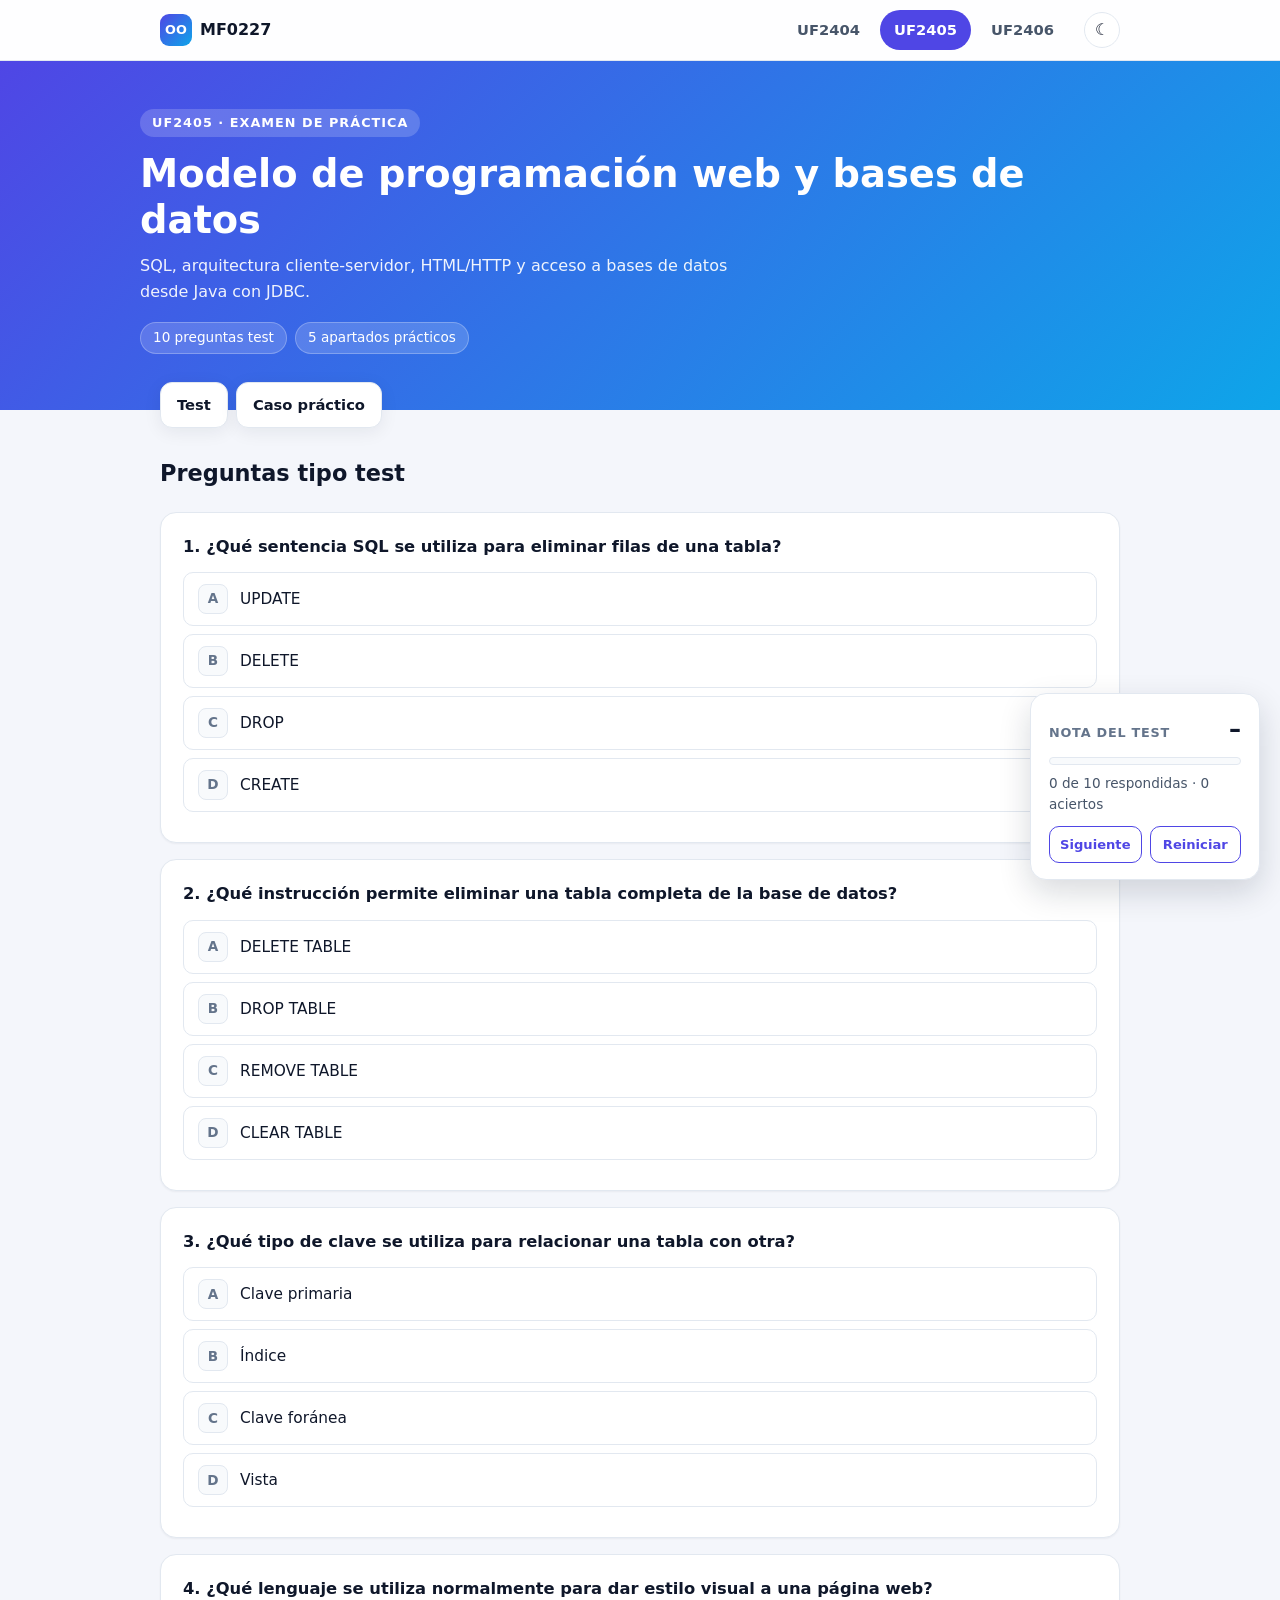
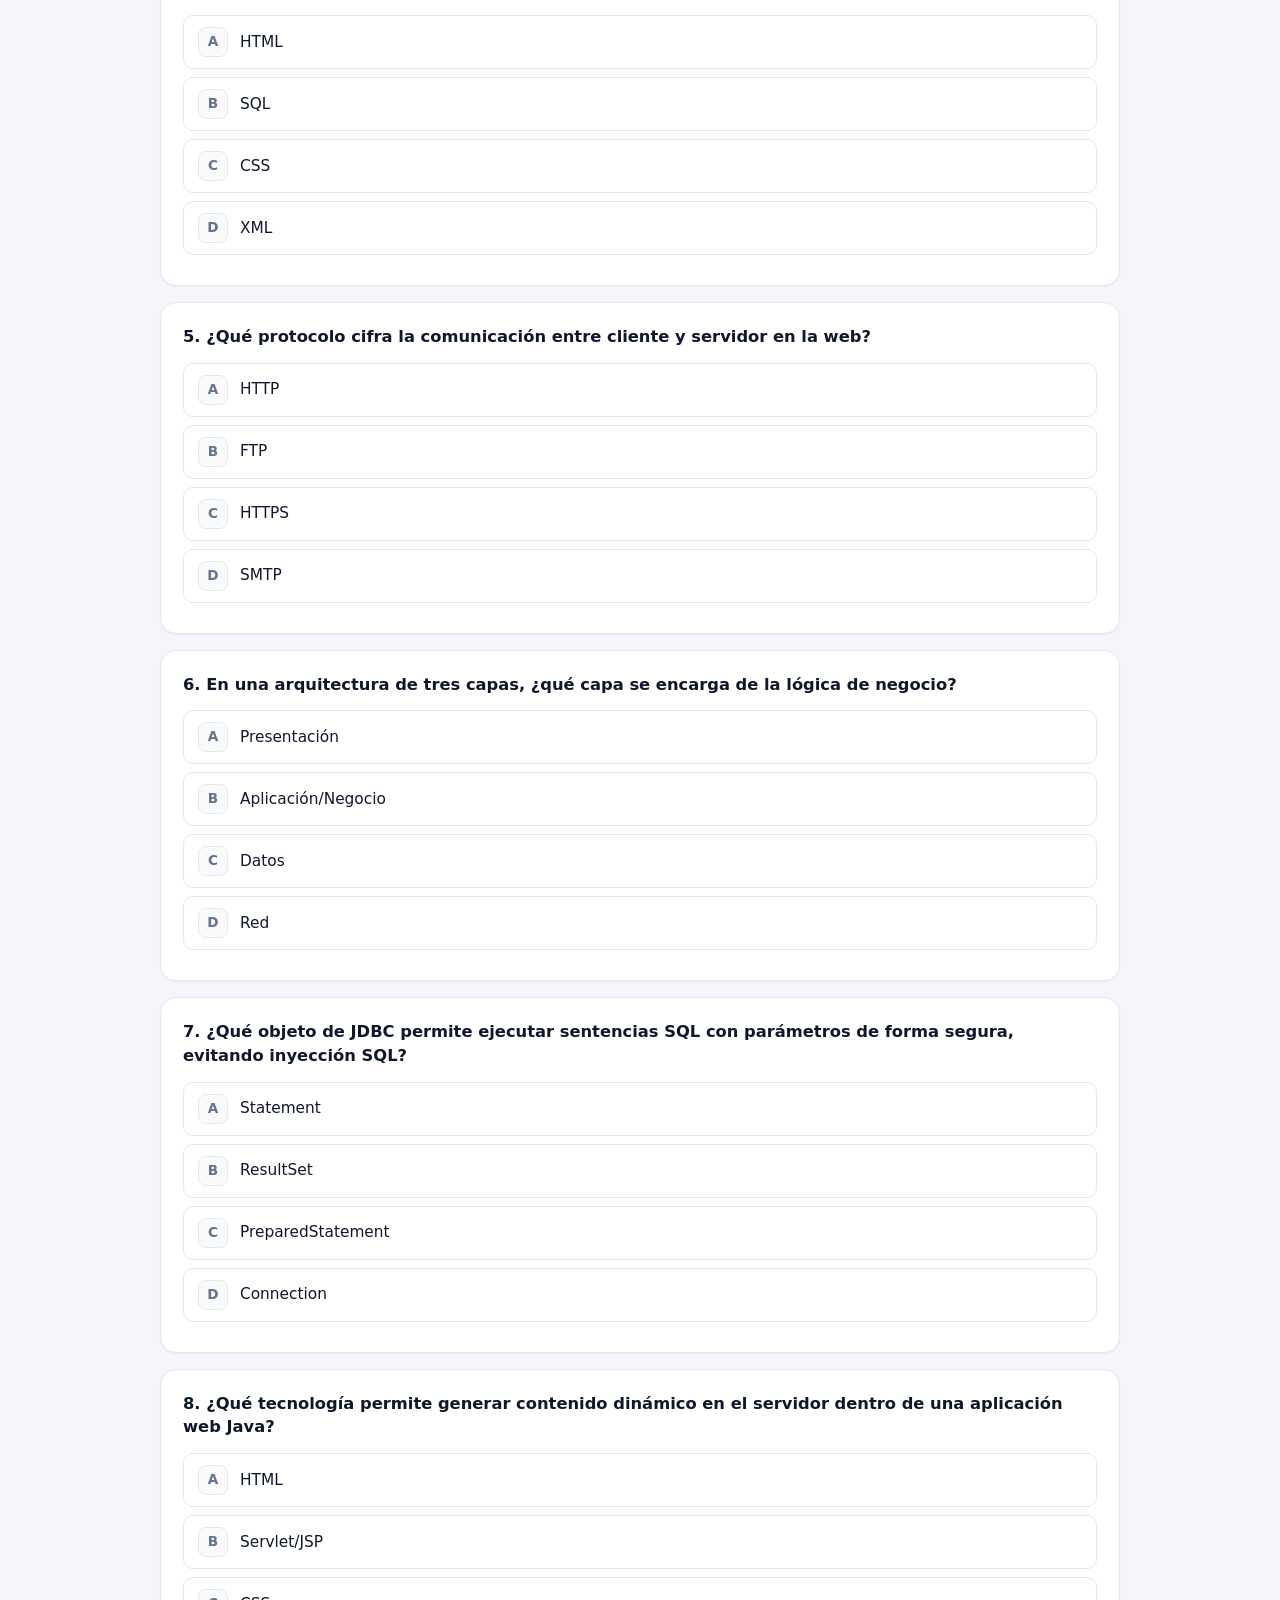
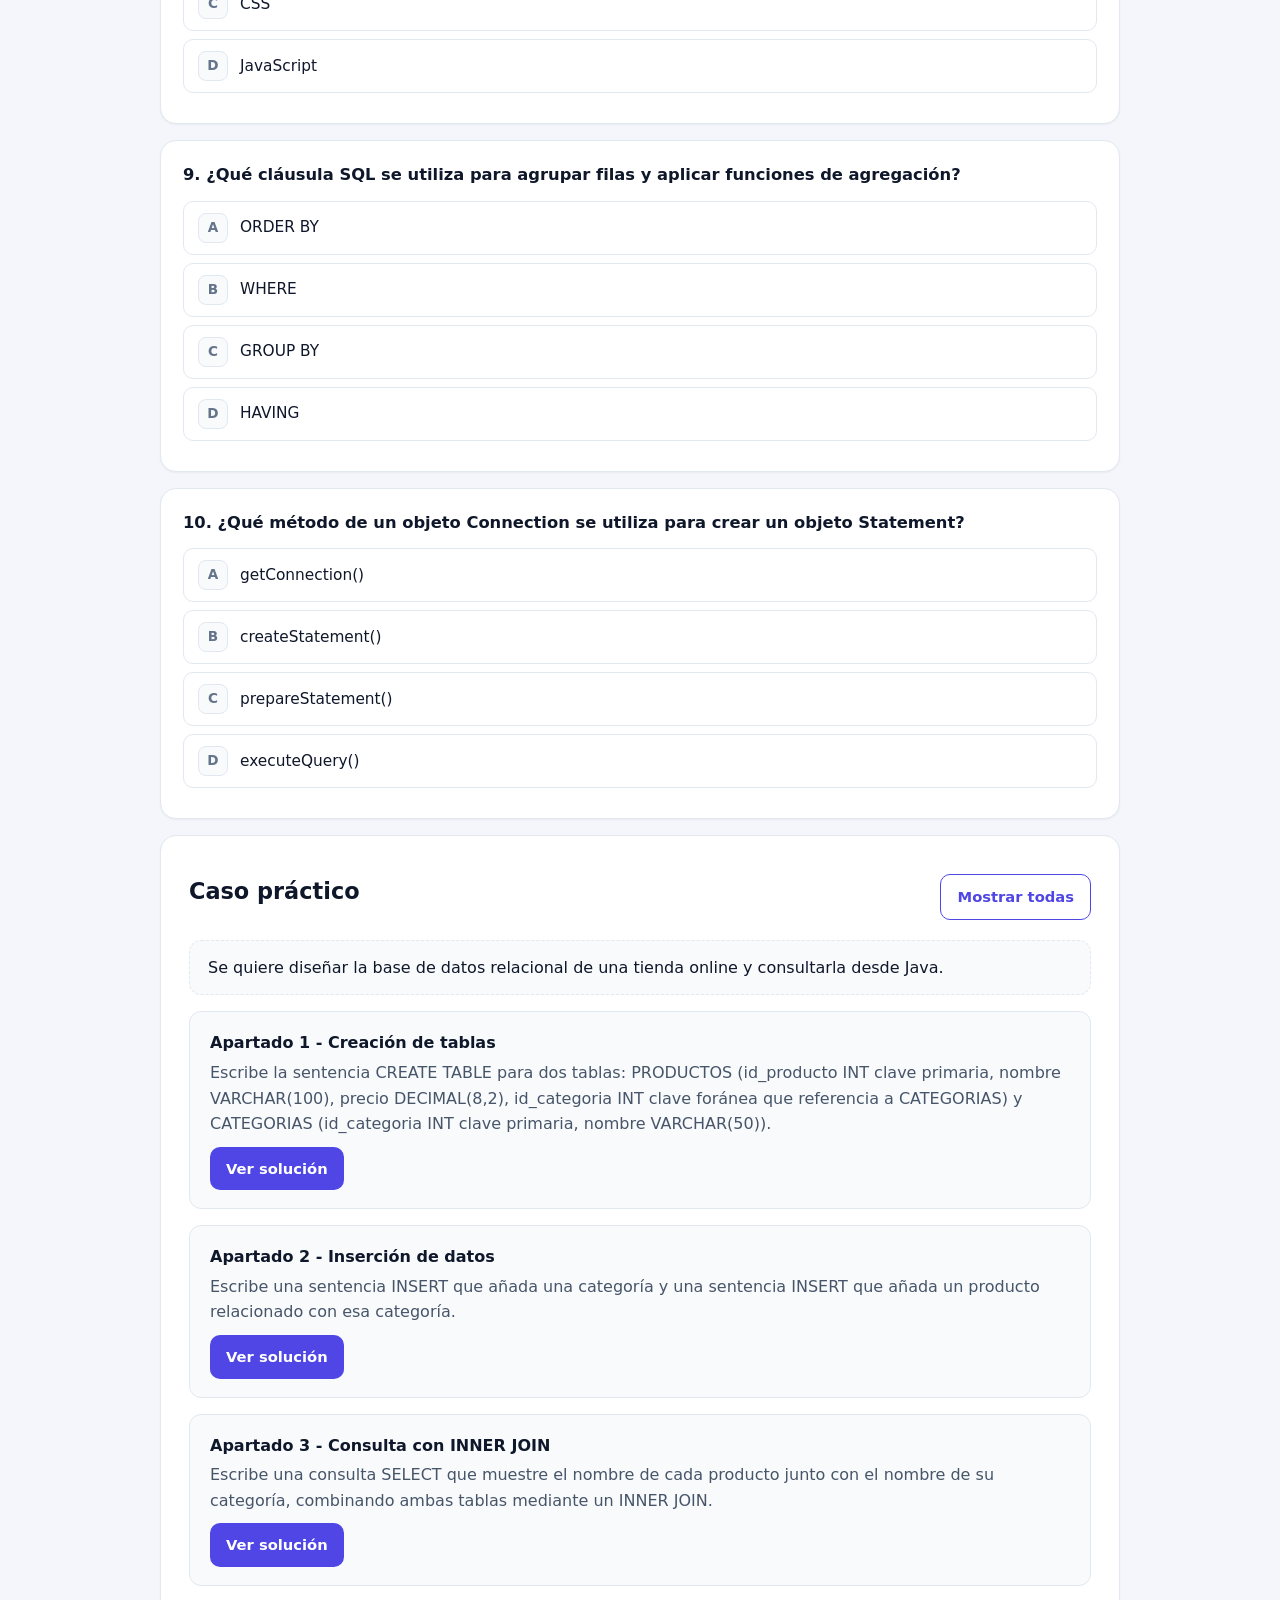
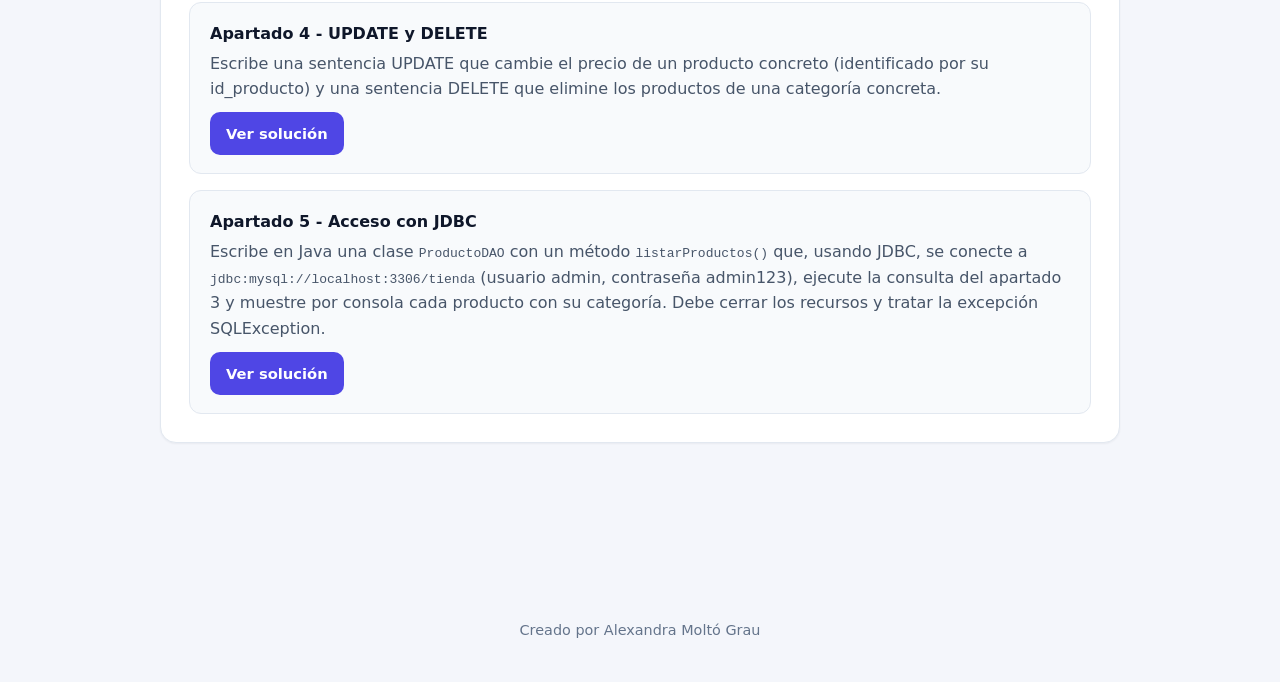
==== uf2405.html @ c9e81975 "wip" ====
<!DOCTYPE html>
<html lang="es">
<head>
<meta charset="UTF-8">
<meta name="viewport" content="width=device-width, initial-scale=1.0">
<title>UF2405 - Examen de Práctica</title>
<link rel="stylesheet" href="style.css">
</head>
<body>

<div class="topbar">
    <div class="topbar-inner">
        <a class="brand" href="index.html"><span class="brand-logo">OO</span><span class="brand-text">MF0227</span></a>
        <nav class="tabs">
            <a href="uf2404.html">UF2404</a>
            <a href="uf2405.html" class="active" aria-current="page">UF2405</a>
            <a href="uf2406.html">UF2406</a>
        </nav>
        <button class="theme-toggle" type="button" aria-label="Cambiar tema"></button>
    </div>
</div>

<header class="hero">
    <div class="hero-inner">
        <span class="eyebrow">UF2405 · Examen de práctica</span>
        <h1>Modelo de programación web y bases de datos</h1>
        <p>SQL, arquitectura cliente-servidor, HTML/HTTP y acceso a bases de datos desde Java con JDBC.</p>
        <div class="hero-meta"><span>10 preguntas test</span><span>5 apartados prácticos</span></div>
    </div>
</header>

<main class="container">

<nav class="toc">
    <a href="#test">Test</a>
    <a href="#caso">Caso práctico</a>
</nav>

<section id="test" class="questions">
<div class="section-title"><h2>Preguntas tipo test</h2></div>

<div class="question">
    <h3>1. ¿Qué sentencia SQL se utiliza para eliminar filas de una tabla?</h3>
    <button class="answer">UPDATE</button>
    <button class="answer correct">DELETE</button>
    <button class="answer">DROP</button>
    <button class="answer">CREATE</button>
    <div class="result"></div>
</div>

<div class="question">
    <h3>2. ¿Qué instrucción permite eliminar una tabla completa de la base de datos?</h3>
    <button class="answer">DELETE TABLE</button>
    <button class="answer correct">DROP TABLE</button>
    <button class="answer">REMOVE TABLE</button>
    <button class="answer">CLEAR TABLE</button>
    <div class="result"></div>
</div>

<div class="question">
    <h3>3. ¿Qué tipo de clave se utiliza para relacionar una tabla con otra?</h3>
    <button class="answer">Clave primaria</button>
    <button class="answer">Índice</button>
    <button class="answer correct">Clave foránea</button>
    <button class="answer">Vista</button>
    <div class="result"></div>
</div>

<div class="question">
    <h3>4. ¿Qué lenguaje se utiliza normalmente para dar estilo visual a una página web?</h3>
    <button class="answer">HTML</button>
    <button class="answer">SQL</button>
    <button class="answer correct">CSS</button>
    <button class="answer">XML</button>
    <div class="result"></div>
</div>

<div class="question">
    <h3>5. ¿Qué protocolo cifra la comunicación entre cliente y servidor en la web?</h3>
    <button class="answer">HTTP</button>
    <button class="answer">FTP</button>
    <button class="answer correct">HTTPS</button>
    <button class="answer">SMTP</button>
    <div class="result"></div>
</div>

<div class="question">
    <h3>6. En una arquitectura de tres capas, ¿qué capa se encarga de la lógica de negocio?</h3>
    <button class="answer">Presentación</button>
    <button class="answer correct">Aplicación/Negocio</button>
    <button class="answer">Datos</button>
    <button class="answer">Red</button>
    <div class="result"></div>
</div>

<div class="question">
    <h3>7. ¿Qué objeto de JDBC permite ejecutar sentencias SQL con parámetros de forma segura, evitando inyección SQL?</h3>
    <button class="answer">Statement</button>
    <button class="answer">ResultSet</button>
    <button class="answer correct">PreparedStatement</button>
    <button class="answer">Connection</button>
    <div class="result"></div>
</div>

<div class="question">
    <h3>8. ¿Qué tecnología permite generar contenido dinámico en el servidor dentro de una aplicación web Java?</h3>
    <button class="answer">HTML</button>
    <button class="answer correct">Servlet/JSP</button>
    <button class="answer">CSS</button>
    <button class="answer">JavaScript</button>
    <div class="result"></div>
</div>

<div class="question">
    <h3>9. ¿Qué cláusula SQL se utiliza para agrupar filas y aplicar funciones de agregación?</h3>
    <button class="answer">ORDER BY</button>
    <button class="answer">WHERE</button>
    <button class="answer correct">GROUP BY</button>
    <button class="answer">HAVING</button>
    <div class="result"></div>
</div>

<div class="question">
    <h3>10. ¿Qué método de un objeto Connection se utiliza para crear un objeto Statement?</h3>
    <button class="answer">getConnection()</button>
    <button class="answer correct">createStatement()</button>
    <button class="answer">prepareStatement()</button>
    <button class="answer">executeQuery()</button>
    <div class="result"></div>
</div>
</section>

<section id="caso" class="card">
<div class="section-title"><h2>Caso práctico</h2><button type="button" class="btn btn-ghost" data-toggle-all>Mostrar todas</button></div>
<div class="statement">
<p>Se quiere diseñar la base de datos relacional de una tienda online y consultarla desde Java.</p>
</div>

<div class="practice">
<h3>Apartado 1 - Creación de tablas</h3>
<p>Escribe la sentencia CREATE TABLE para dos tablas: PRODUCTOS (id_producto INT clave primaria, nombre VARCHAR(100), precio DECIMAL(8,2), id_categoria INT clave foránea que referencia a CATEGORIAS) y CATEGORIAS (id_categoria INT clave primaria, nombre VARCHAR(50)).</p>
<button class="solution-btn">Ver solución</button>
<div class="solution"><pre>
CREATE TABLE CATEGORIAS (
    id_categoria INT PRIMARY KEY,
    nombre       VARCHAR(50)
);

CREATE TABLE PRODUCTOS (
    id_producto  INT PRIMARY KEY,
    nombre       VARCHAR(100),
    precio       DECIMAL(8,2),
    id_categoria INT,
    FOREIGN KEY (id_categoria) REFERENCES CATEGORIAS(id_categoria)
);
</pre></div>
</div>

<div class="practice">
<h3>Apartado 2 - Inserción de datos</h3>
<p>Escribe una sentencia INSERT que añada una categoría y una sentencia INSERT que añada un producto relacionado con esa categoría.</p>
<button class="solution-btn">Ver solución</button>
<div class="solution"><pre>
INSERT INTO CATEGORIAS (id_categoria, nombre)
VALUES (1, 'Informática');

INSERT INTO PRODUCTOS (id_producto, nombre, precio, id_categoria)
VALUES (1, 'Portátil Dell', 799.99, 1);
</pre></div>
</div>

<div class="practice">
<h3>Apartado 3 - Consulta con INNER JOIN</h3>
<p>Escribe una consulta SELECT que muestre el nombre de cada producto junto con el nombre de su categoría, combinando ambas tablas mediante un INNER JOIN.</p>
<button class="solution-btn">Ver solución</button>
<div class="solution"><pre>
SELECT p.nombre, c.nombre
FROM PRODUCTOS p
INNER JOIN CATEGORIAS c ON p.id_categoria = c.id_categoria;
</pre></div>
</div>

<div class="practice">
<h3>Apartado 4 - UPDATE y DELETE</h3>
<p>Escribe una sentencia UPDATE que cambie el precio de un producto concreto (identificado por su id_producto) y una sentencia DELETE que elimine los productos de una categoría concreta.</p>
<button class="solution-btn">Ver solución</button>
<div class="solution"><pre>
UPDATE PRODUCTOS
SET precio = 649.99
WHERE id_producto = 1;

DELETE FROM PRODUCTOS
WHERE id_categoria = 1;
</pre></div>
</div>

<div class="practice">
<h3>Apartado 5 - Acceso con JDBC</h3>
<p>Escribe en Java una clase <code>ProductoDAO</code> con un método <code>listarProductos()</code> que, usando JDBC, se conecte a <code>jdbc:mysql://localhost:3306/tienda</code> (usuario admin, contraseña admin123), ejecute la consulta del apartado 3 y muestre por consola cada producto con su categoría. Debe cerrar los recursos y tratar la excepción SQLException.</p>
<button class="solution-btn">Ver solución</button>
<div class="solution"><pre>
import java.sql.Connection;
import java.sql.DriverManager;
import java.sql.ResultSet;
import java.sql.SQLException;
import java.sql.Statement;

public class ProductoDAO {
    private static final String URL = "jdbc:mysql://localhost:3306/tienda";
    private static final String USUARIO = "admin";
    private static final String CLAVE = "admin123";

    public void listarProductos() {
        String sql = "SELECT p.nombre, c.nombre "
                   + "FROM PRODUCTOS p INNER JOIN CATEGORIAS c ON p.id_categoria = c.id_categoria";

        // try-with-resources: cierra ResultSet, Statement y Connection automáticamente
        try (Connection con = DriverManager.getConnection(URL, USUARIO, CLAVE);
             Statement st = con.createStatement();
             ResultSet rs = st.executeQuery(sql)) {

            while (rs.next()) {
                System.out.println(rs.getString(1) + " - " + rs.getString(2));
            }
        } catch (SQLException e) {
            System.out.println("Error de base de datos: " + e.getMessage());
        }
    }
}

/* Salida esperada:
Portátil Dell - Informática
Monitor LG - Informática
*/
</pre></div>
</div>

</section>

</main>

<footer>
    Creado por Alexandra Moltó Grau
</footer>

<script src="script.js"></script>
</body>
</html>
---- style.css ----
/* =========================
   VARIABLES / TEMA
========================= */

:root{
    --bg:#f4f6fb;
    --surface:#ffffff;
    --surface-2:#f8fafc;
    --border:#e2e8f0;
    --text:#0f172a;
    --text-2:#475569;
    --muted:#64748b;

    --primary:#4f46e5;
    --primary-hover:#4338ca;
    --primary-soft:#eef2ff;
    --primary-text:#ffffff;

    --ok:#16a34a;
    --ok-soft:#dcfce7;
    --ok-border:#22c55e;
    --ok-text:#166534;

    --ko:#dc2626;
    --ko-soft:#fee2e2;
    --ko-border:#ef4444;
    --ko-text:#991b1b;

    --info-soft:#ecfeff;
    --info-border:#0891b2;

    --code-bg:#0f172a;
    --code-text:#e2e8f0;

    --shadow-sm:0 1px 2px rgba(15,23,42,.05);
    --shadow:0 4px 18px rgba(15,23,42,.07);
    --shadow-lg:0 12px 32px rgba(15,23,42,.16);

    --radius:16px;
    --radius-sm:10px;

    --hero-from:#4f46e5;
    --hero-to:#0ea5e9;
}

@media (prefers-color-scheme: dark){
    :root:not([data-theme="light"]){
        --bg:#0b1120;
        --surface:#131c2e;
        --surface-2:#0f1728;
        --border:#23304a;
        --text:#e2e8f0;
        --text-2:#b6c2d4;
        --muted:#8a99b0;

        --primary:#818cf8;
        --primary-hover:#a5b4fc;
        --primary-soft:#1e2448;
        --primary-text:#0b1120;

        --ok:#4ade80;
        --ok-soft:#0f2e1f;
        --ok-border:#22c55e;
        --ok-text:#86efac;

        --ko:#f87171;
        --ko-soft:#3a1618;
        --ko-border:#ef4444;
        --ko-text:#fca5a5;

        --info-soft:#0c2a33;
        --info-border:#22d3ee;

        --code-bg:#070b16;
        --code-text:#e2e8f0;

        --shadow-sm:0 1px 2px rgba(0,0,0,.3);
        --shadow:0 4px 18px rgba(0,0,0,.35);
        --shadow-lg:0 12px 32px rgba(0,0,0,.5);

        --hero-from:#3730a3;
        --hero-to:#0369a1;
    }
}

:root[data-theme="dark"]{
    --bg:#0b1120;
    --surface:#131c2e;
    --surface-2:#0f1728;
    --border:#23304a;
    --text:#e2e8f0;
    --text-2:#b6c2d4;
    --muted:#8a99b0;

    --primary:#818cf8;
    --primary-hover:#a5b4fc;
    --primary-soft:#1e2448;
    --primary-text:#0b1120;

    --ok:#4ade80;
    --ok-soft:#0f2e1f;
    --ok-border:#22c55e;
    --ok-text:#86efac;

    --ko:#f87171;
    --ko-soft:#3a1618;
    --ko-border:#ef4444;
    --ko-text:#fca5a5;

    --info-soft:#0c2a33;
    --info-border:#22d3ee;

    --code-bg:#070b16;
    --code-text:#e2e8f0;

    --shadow-sm:0 1px 2px rgba(0,0,0,.3);
    --shadow:0 4px 18px rgba(0,0,0,.35);
    --shadow-lg:0 12px 32px rgba(0,0,0,.5);

    --hero-from:#3730a3;
    --hero-to:#0369a1;
}

/* =========================
   RESET
========================= */

*{
    margin:0;
    padding:0;
    box-sizing:border-box;
}

html{
    scroll-behavior:smooth;
    scroll-padding-top:80px;
}

body{
    font-family:'Segoe UI',system-ui,-apple-system,Roboto,sans-serif;
    background:var(--bg);
    color:var(--text);
    line-height:1.6;
    -webkit-font-smoothing:antialiased;
}

a{
    color:var(--primary);
}

:focus-visible{
    outline:3px solid var(--primary);
    outline-offset:2px;
}

/* =========================
   BARRA SUPERIOR
========================= */

.topbar{
    position:sticky;
    top:0;
    z-index:100;
    background:color-mix(in srgb, var(--surface) 88%, transparent);
    backdrop-filter:blur(10px);
    -webkit-backdrop-filter:blur(10px);
    border-bottom:1px solid var(--border);
}

.topbar-inner{
    max-width:1000px;
    margin:0 auto;
    padding:10px 20px;
    display:flex;
    align-items:center;
    gap:16px;
}

.brand{
    font-weight:800;
    color:var(--text);
    text-decoration:none;
    display:flex;
    align-items:center;
    gap:8px;
    white-space:nowrap;
}

.brand-logo{
    display:inline-grid;
    place-items:center;
    width:32px;
    height:32px;
    border-radius:9px;
    background:linear-gradient(135deg,var(--hero-from),var(--hero-to));
    color:#fff;
    font-size:.8rem;
}

.tabs{
    display:flex;
    gap:6px;
    margin-left:auto;
    overflow-x:auto;
}

.tabs a{
    text-decoration:none;
    color:var(--text-2);
    padding:8px 14px;
    border-radius:999px;
    font-weight:600;
    font-size:.92rem;
    transition:background .15s,color .15s;
    white-space:nowrap;
}

.tabs a:hover{
    background:var(--primary-soft);
    color:var(--primary);
}

.tabs a.active{
    background:var(--primary);
    color:var(--primary-text);
}

.theme-toggle{
    border:1px solid var(--border);
    background:var(--surface);
    color:var(--text);
    width:36px;
    height:36px;
    border-radius:50%;
    cursor:pointer;
    font-size:1rem;
    flex-shrink:0;
}

/* =========================
   HERO
========================= */

.hero{
    background:linear-gradient(135deg,var(--hero-from),var(--hero-to));
    color:#fff;
    padding:48px 20px 56px;
}

.hero-inner{
    max-width:1000px;
    margin:0 auto;
}

.hero .eyebrow{
    display:inline-block;
    font-size:.8rem;
    font-weight:700;
    letter-spacing:.08em;
    text-transform:uppercase;
    background:rgba(255,255,255,.18);
    padding:4px 12px;
    border-radius:999px;
    margin-bottom:14px;
}

.hero h1{
    font-size:clamp(1.6rem,4vw,2.4rem);
    line-height:1.2;
    margin-bottom:10px;
}

.hero p{
    opacity:.92;
    max-width:640px;
}

.hero-meta{
    display:flex;
    flex-wrap:wrap;
    gap:8px;
    margin-top:18px;
}

.hero-meta span{
    background:rgba(255,255,255,.16);
    border:1px solid rgba(255,255,255,.25);
    padding:4px 12px;
    border-radius:999px;
    font-size:.85rem;
}

/* =========================
   ÍNDICE DE SECCIONES
========================= */

.toc{
    display:flex;
    flex-wrap:wrap;
    gap:8px;
    margin:-28px 0 28px;
    position:relative;
}

.toc a{
    background:var(--surface);
    border:1px solid var(--border);
    box-shadow:var(--shadow);
    padding:10px 16px;
    border-radius:12px;
    text-decoration:none;
    color:var(--text);
    font-weight:600;
    font-size:.92rem;
}

.toc a:hover{
    border-color:var(--primary);
    color:var(--primary);
}

/* =========================
   CONTENIDO
========================= */

.container{
    max-width:1000px;
    margin:0 auto;
    padding:0 20px 120px;
}

.section-title{
    display:flex;
    align-items:center;
    justify-content:space-between;
    flex-wrap:wrap;
    gap:12px;
    margin-bottom:20px;
}

.section-title h2{
    font-size:1.4rem;
}

.card{
    background:var(--surface);
    border:1px solid var(--border);
    border-radius:var(--radius);
    padding:28px;
    margin-bottom:28px;
    box-shadow:var(--shadow-sm);
}

.card > h2{
    font-size:1.35rem;
    margin-bottom:18px;
}

.card > p{
    color:var(--text-2);
}

/* =========================
   PORTADA
========================= */

.unit-grid{
    display:grid;
    grid-template-columns:repeat(auto-fit,minmax(260px,1fr));
    gap:20px;
    margin-top:-28px;
    position:relative;
}

.unit-card{
    display:flex;
    flex-direction:column;
    background:var(--surface);
    border:1px solid var(--border);
    border-radius:var(--radius);
    padding:24px;
    box-shadow:var(--shadow);
    text-decoration:none;
    color:var(--text);
    transition:transform .15s,box-shadow .15s,border-color .15s;
}

.unit-card:hover{
    transform:translateY(-3px);
    box-shadow:var(--shadow-lg);
    border-color:var(--primary);
}

.unit-card .unit-code{
    font-size:.8rem;
    font-weight:800;
    letter-spacing:.06em;
    color:var(--primary);
}

.unit-card h2{
    font-size:1.15rem;
    margin:6px 0 8px;
}

.unit-card p{
    color:var(--text-2);
    font-size:.95rem;
    flex:1;
}

.unit-card .unit-tags{
    display:flex;
    flex-wrap:wrap;
    gap:6px;
    margin:14px 0 18px;
}

.unit-card .unit-tags span{
    font-size:.78rem;
    background:var(--surface-2);
    border:1px solid var(--border);
    padding:2px 10px;
    border-radius:999px;
    color:var(--muted);
}

.unit-card .go{
    font-weight:700;
    color:var(--primary);
}

.tips{
    margin-top:28px;
}

.tips ul{
    margin-left:20px;
    color:var(--text-2);
}

/* =========================
   PREGUNTAS TEST
========================= */

.questions{
    counter-reset:q;
}

.question{
    background:var(--surface);
    border:1px solid var(--border);
    border-radius:var(--radius);
    padding:22px;
    margin-bottom:16px;
    box-shadow:var(--shadow-sm);
    transition:border-color .2s;
}

.question.is-correct{
    border-color:var(--ok-border);
}

.question.is-wrong{
    border-color:var(--ko-border);
}

.question h3{
    font-size:1.02rem;
    margin-bottom:14px;
    line-height:1.45;
}

.answer{
    display:flex;
    align-items:center;
    gap:12px;
    width:100%;
    text-align:left;
    padding:11px 14px;
    margin-bottom:8px;
    border:1.5px solid var(--border);
    border-radius:var(--radius-sm);
    background:var(--surface);
    color:var(--text);
    cursor:pointer;
    transition:background .15s,border-color .15s;
    font:inherit;
    font-size:.96rem;
}

.answer::before{
    content:attr(data-letter);
    display:inline-grid;
    place-items:center;
    flex-shrink:0;
    width:28px;
    height:28px;
    border-radius:8px;
    background:var(--surface-2);
    border:1px solid var(--border);
    font-weight:700;
    font-size:.85rem;
    color:var(--muted);
}

.answer:not(:disabled):hover{
    background:var(--primary-soft);
    border-color:var(--primary);
}

.answer:disabled{
    cursor:default;
}

.answer.show-correct{
    background:var(--ok-soft);
    border-color:var(--ok-border);
    color:var(--ok-text);
}

.answer.show-correct::before{
    content:"✓";
    background:var(--ok-border);
    border-color:var(--ok-border);
    color:#fff;
}

.answer.show-wrong{
    background:var(--ko-soft);
    border-color:var(--ko-border);
    color:var(--ko-text);
}

.answer.show-wrong::before{
    content:"✕";
    background:var(--ko-border);
    border-color:var(--ko-border);
    color:#fff;
}

.question.answered .answer:not(.show-correct):not(.show-wrong){
    opacity:.6;
}

.result{
    margin-top:6px;
    font-weight:600;
    font-size:.95rem;
}

.result.ok{ color:var(--ok); }
.result.ko{ color:var(--ko); }

/* =========================
   PREGUNTAS CORTAS
========================= */

.short-question{
    padding:20px 0;
    border-bottom:1px solid var(--border);
}

.short-question:last-child{
    border-bottom:none;
    padding-bottom:0;
}

.short-question:first-of-type{
    padding-top:0;
}

.short-question h3{
    font-size:1.02rem;
    margin-bottom:8px;
}

textarea{
    width:100%;
    min-height:110px;
    padding:14px;
    border:1.5px solid var(--border);
    border-radius:12px;
    resize:vertical;
    font:inherit;
    font-size:.95rem;
    background:var(--surface-2);
    color:var(--text);
    transition:border-color .15s;
}

textarea:focus{
    outline:none;
    border-color:var(--primary);
    background:var(--surface);
}

.saved-hint{
    font-size:.78rem;
    color:var(--muted);
    margin-left:10px;
}

/* =========================
   BOTONES
========================= */

.btn,
.check-btn,
.solution-btn{
    display:inline-flex;
    align-items:center;
    gap:6px;
    margin-top:10px;
    background:var(--primary);
    color:var(--primary-text);
    border:none;
    border-radius:var(--radius-sm);
    padding:10px 16px;
    cursor:pointer;
    font:inherit;
    font-weight:600;
    font-size:.92rem;
    text-decoration:none;
    transition:background .15s;
}

.btn:hover,
.check-btn:hover,
.solution-btn:hover{
    background:var(--primary-hover);
}

.btn-ghost{
    background:transparent;
    color:var(--primary);
    border:1.5px solid var(--primary);
}

.btn-ghost:hover{
    background:var(--primary-soft);
}

.check-btn[aria-expanded="true"],
.solution-btn[aria-expanded="true"]{
    background:var(--surface-2);
    color:var(--text);
    box-shadow:inset 0 0 0 1.5px var(--border);
}

/* =========================
   RESPUESTAS MODELO
========================= */

.feedback,
.solution{
    display:none;
    margin-top:14px;
    padding:14px 16px;
    border-radius:var(--radius-sm);
    animation:fade .2s ease;
}

.feedback{
    background:var(--info-soft);
    border-left:4px solid var(--info-border);
}

.feedback::before{
    content:"Respuesta modelo";
    display:block;
    font-size:.75rem;
    font-weight:800;
    letter-spacing:.06em;
    text-transform:uppercase;
    color:var(--info-border);
    margin-bottom:4px;
}

.solution{
    background:var(--primary-soft);
    border-left:4px solid var(--primary);
}

.feedback.open,
.solution.open{
    display:block;
}

@keyframes fade{
    from{ opacity:0; transform:translateY(-4px); }
    to{ opacity:1; transform:none; }
}

/* =========================
   CÓDIGO
========================= */

.code-wrap{
    position:relative;
}

pre{
    background:var(--code-bg);
    color:var(--code-text);
    padding:16px 18px;
    border-radius:var(--radius-sm);
    overflow-x:auto;
    font-family:'Cascadia Code','Consolas','Fira Code',monospace;
    font-size:.88rem;
    line-height:1.55;
}

.solution pre{
    margin:-2px 0;
}

.copy-btn{
    position:absolute;
    top:8px;
    right:8px;
    background:rgba(255,255,255,.1);
    color:#e2e8f0;
    border:1px solid rgba(255,255,255,.2);
    border-radius:8px;
    padding:4px 10px;
    font:inherit;
    font-size:.78rem;
    cursor:pointer;
}

.copy-btn:hover{
    background:rgba(255,255,255,.2);
}

/* =========================
   CASO PRÁCTICO
========================= */

.practice{
    background:var(--surface-2);
    border:1px solid var(--border);
    border-radius:12px;
    padding:18px 20px;
    margin-top:16px;
}

.practice h3{
    font-size:1rem;
    margin-bottom:4px;
}

.practice > p{
    color:var(--text-2);
}

.statement{
    background:var(--surface-2);
    border:1px dashed var(--border);
    border-radius:12px;
    padding:14px 18px;
    margin-bottom:6px;
}

ul{
    margin-top:8px;
    margin-left:22px;
}

li{
    margin-bottom:4px;
}

/* =========================
   TABLAS
========================= */

.table-name{
    font-weight:700;
    margin:18px 0 8px;
    font-family:'Cascadia Code','Consolas',monospace;
    color:var(--primary);
}

.table-wrap{
    overflow-x:auto;
    border:1px solid var(--border);
    border-radius:12px;
}

table{
    width:100%;
    border-collapse:collapse;
    font-size:.93rem;
}

th,
td{
    padding:10px 14px;
    text-align:left;
    border-bottom:1px solid var(--border);
}

th{
    background:var(--surface-2);
    font-family:'Cascadia Code','Consolas',monospace;
    font-size:.85rem;
    color:var(--text-2);
}

tr:last-child td{
    border-bottom:none;
}

/* =========================
   PANEL NOTA
========================= */

#score-panel{
    position:fixed;
    right:20px;
    bottom:20px;
    background:var(--surface);
    border:1px solid var(--border);
    padding:16px 18px;
    border-radius:var(--radius);
    box-shadow:var(--shadow-lg);
    width:230px;
    z-index:999;
}

#score-panel .score-head{
    display:flex;
    justify-content:space-between;
    align-items:baseline;
    margin-bottom:8px;
}

#score-panel h3{
    font-size:.8rem;
    letter-spacing:.06em;
    text-transform:uppercase;
    color:var(--muted);
}

#score-grade{
    font-size:1.5rem;
    font-weight:800;
}

#score-grade.pass{ color:var(--ok); }
#score-grade.fail{ color:var(--ko); }

.progress{
    height:8px;
    background:var(--surface-2);
    border:1px solid var(--border);
    border-radius:999px;
    overflow:hidden;
    display:flex;
}

.progress .bar-ok{
    background:var(--ok-border);
    transition:width .3s;
}

.progress .bar-ko{
    background:var(--ko-border);
    transition:width .3s;
}

#score-text{
    font-size:.85rem;
    color:var(--text-2);
    margin-top:8px;
}

#score-panel .score-actions{
    display:flex;
    gap:8px;
    margin-top:10px;
}

#score-panel .score-actions button{
    flex:1;
    margin-top:0;
    padding:7px 10px;
    font-size:.82rem;
    justify-content:center;
}

/* =========================
   FOOTER
========================= */

footer{
    text-align:center;
    padding:28px 20px 40px;
    font-size:.9rem;
    color:var(--muted);
}

/* =========================
   MÓVIL
========================= */

@media (max-width:720px){

    .topbar-inner{
        padding:8px 16px;
        gap:10px;
    }

    .brand-text{
        display:none;
    }

    .tabs a{
        padding:7px 11px;
        font-size:.86rem;
    }

    .hero{
        padding:36px 16px 48px;
    }

    .container{
        padding:0 16px 150px;
    }

    .card{
        padding:20px 16px;
    }

    .question{
        padding:18px 16px;
    }

    #score-panel{
        left:12px;
        right:12px;
        bottom:12px;
        width:auto;
    }

}

@media print{
    .topbar,#score-panel,.toc,.copy-btn,.check-btn,.solution-btn{ display:none !important; }
    .feedback,.solution{ display:block !important; }
    .hero{ background:none; color:#000; }
}
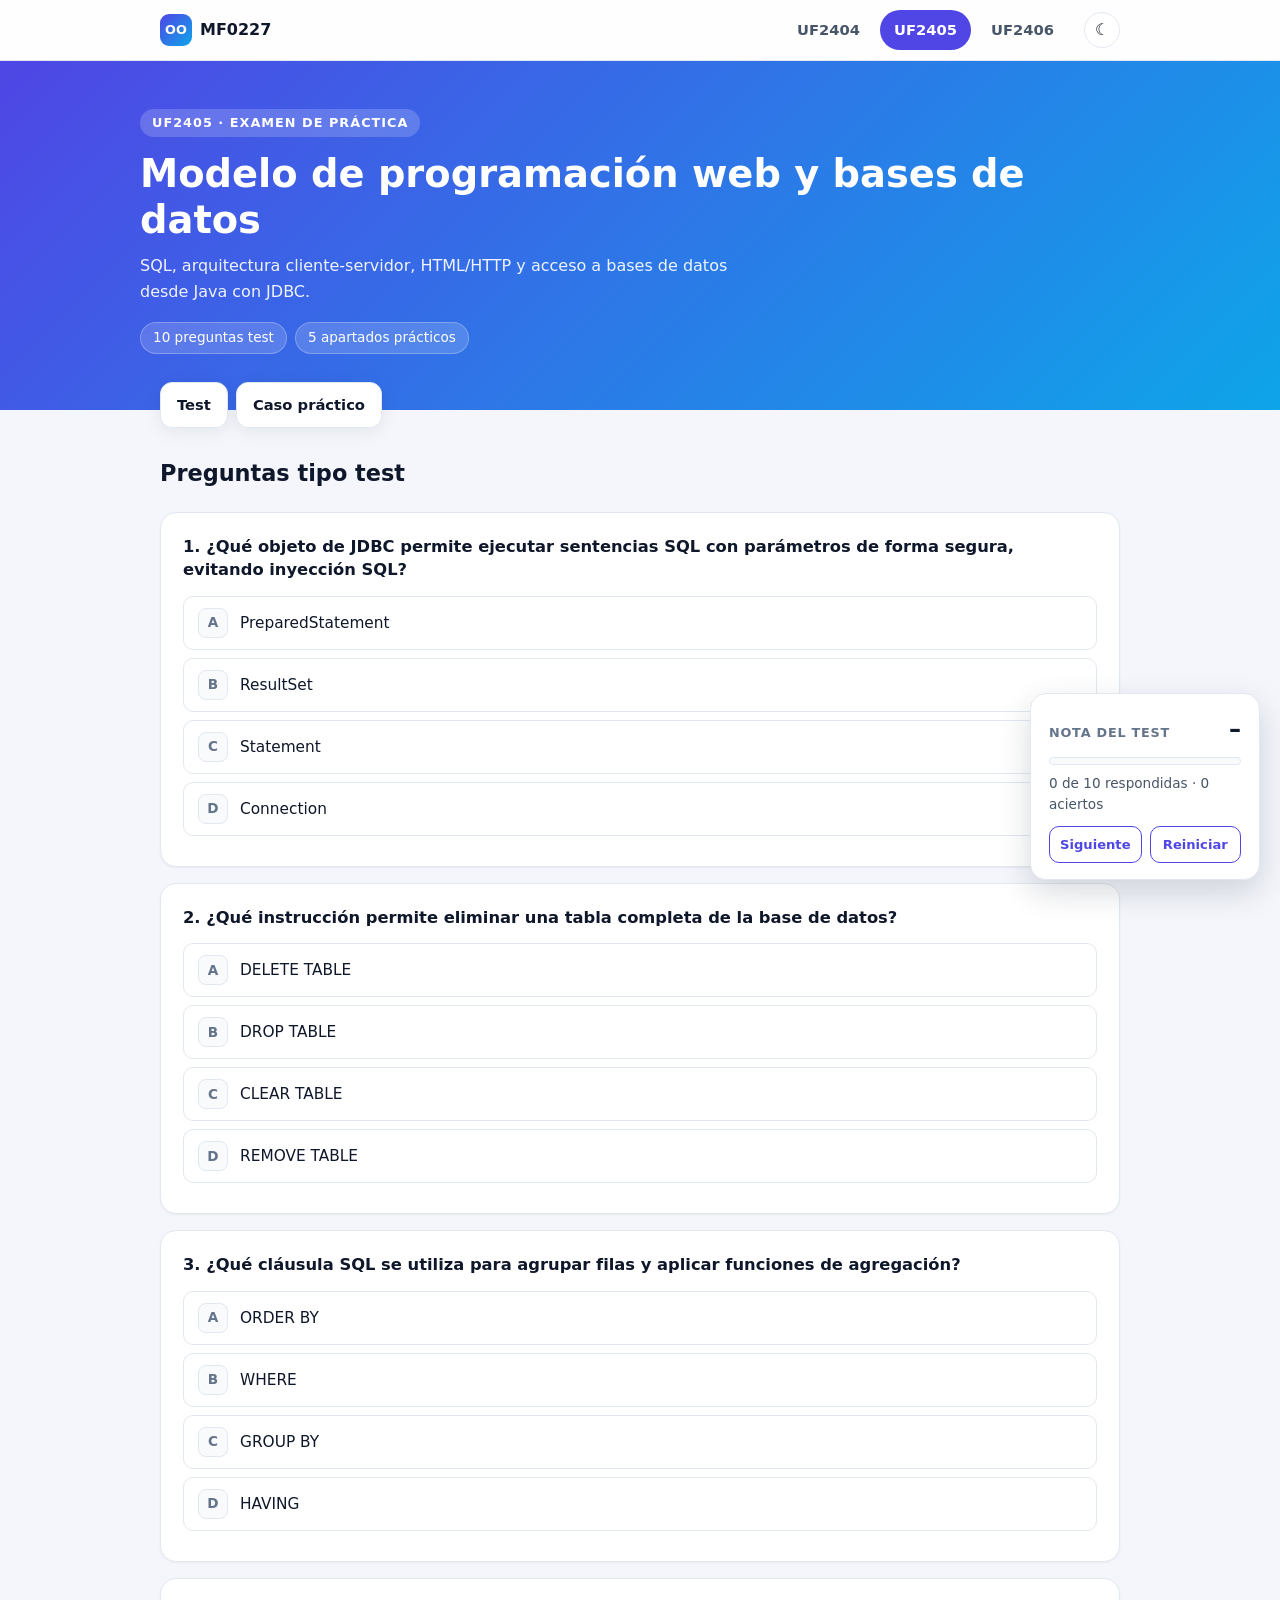
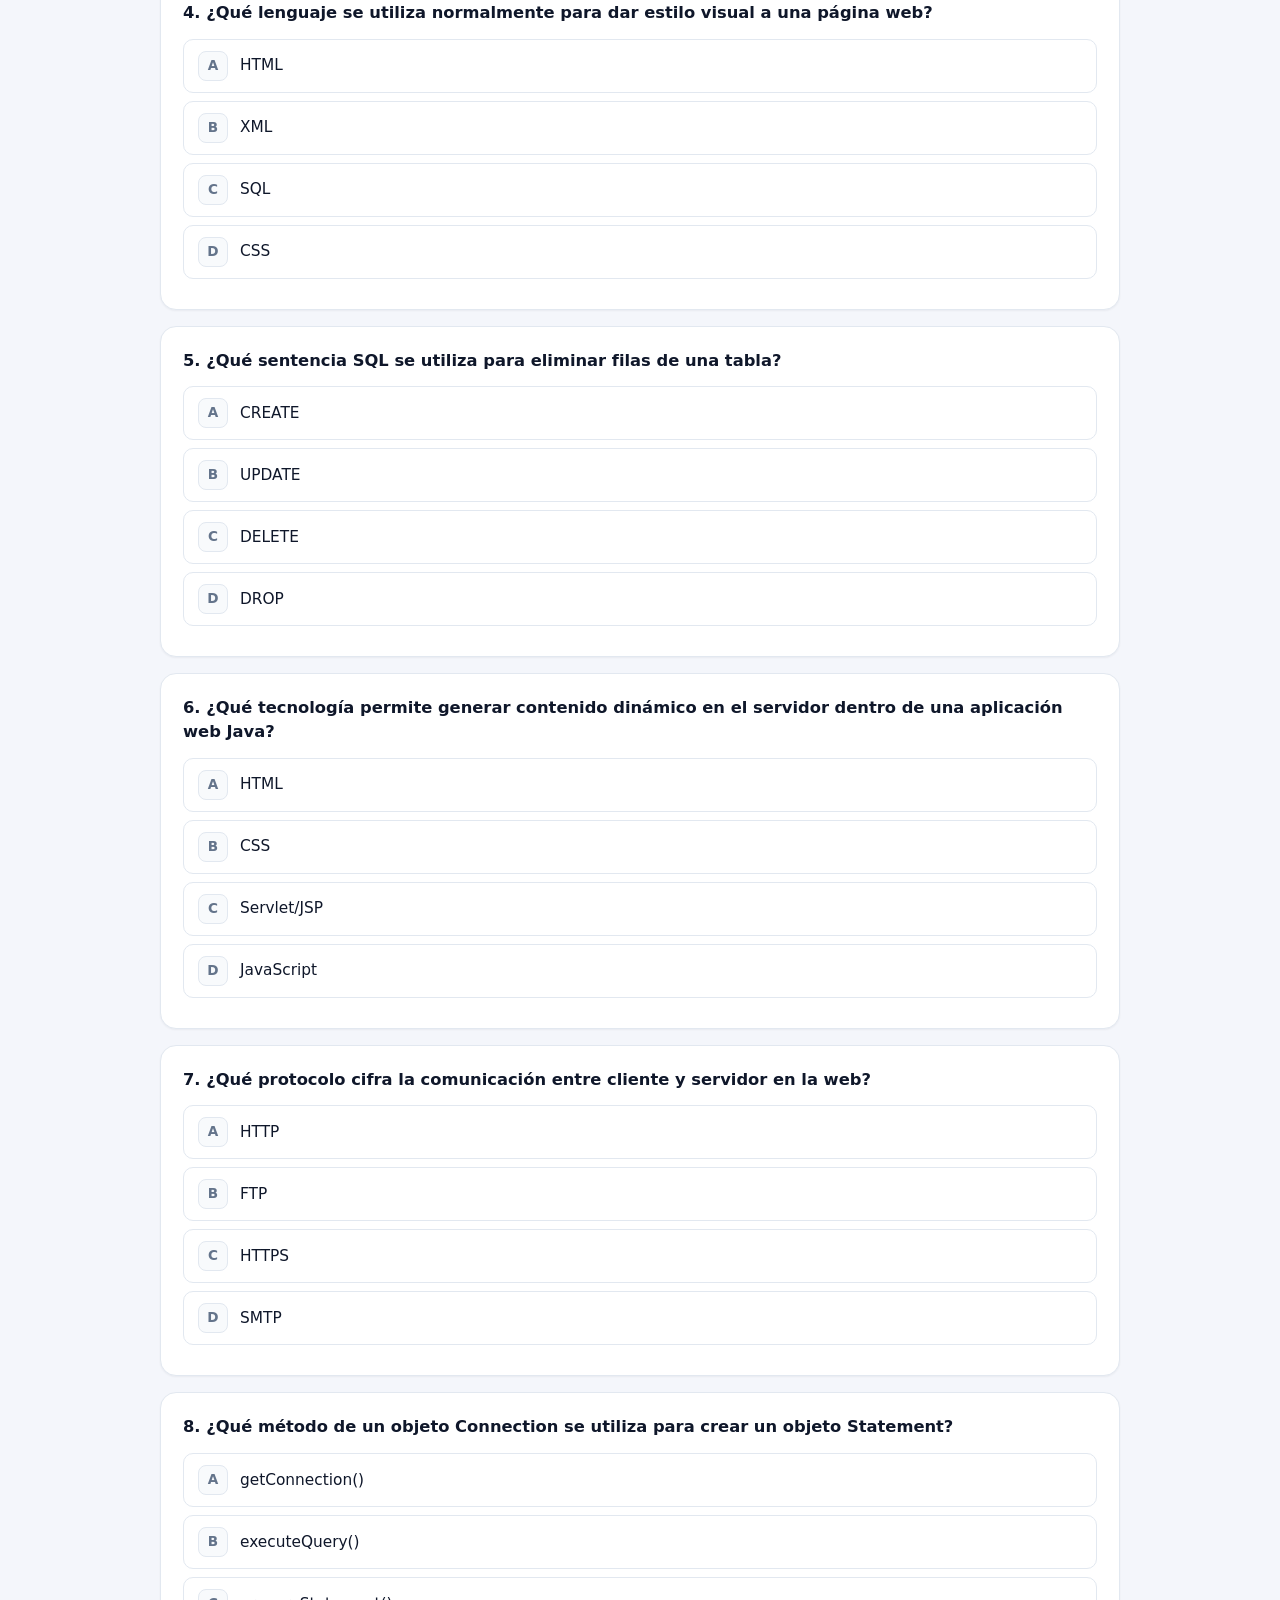
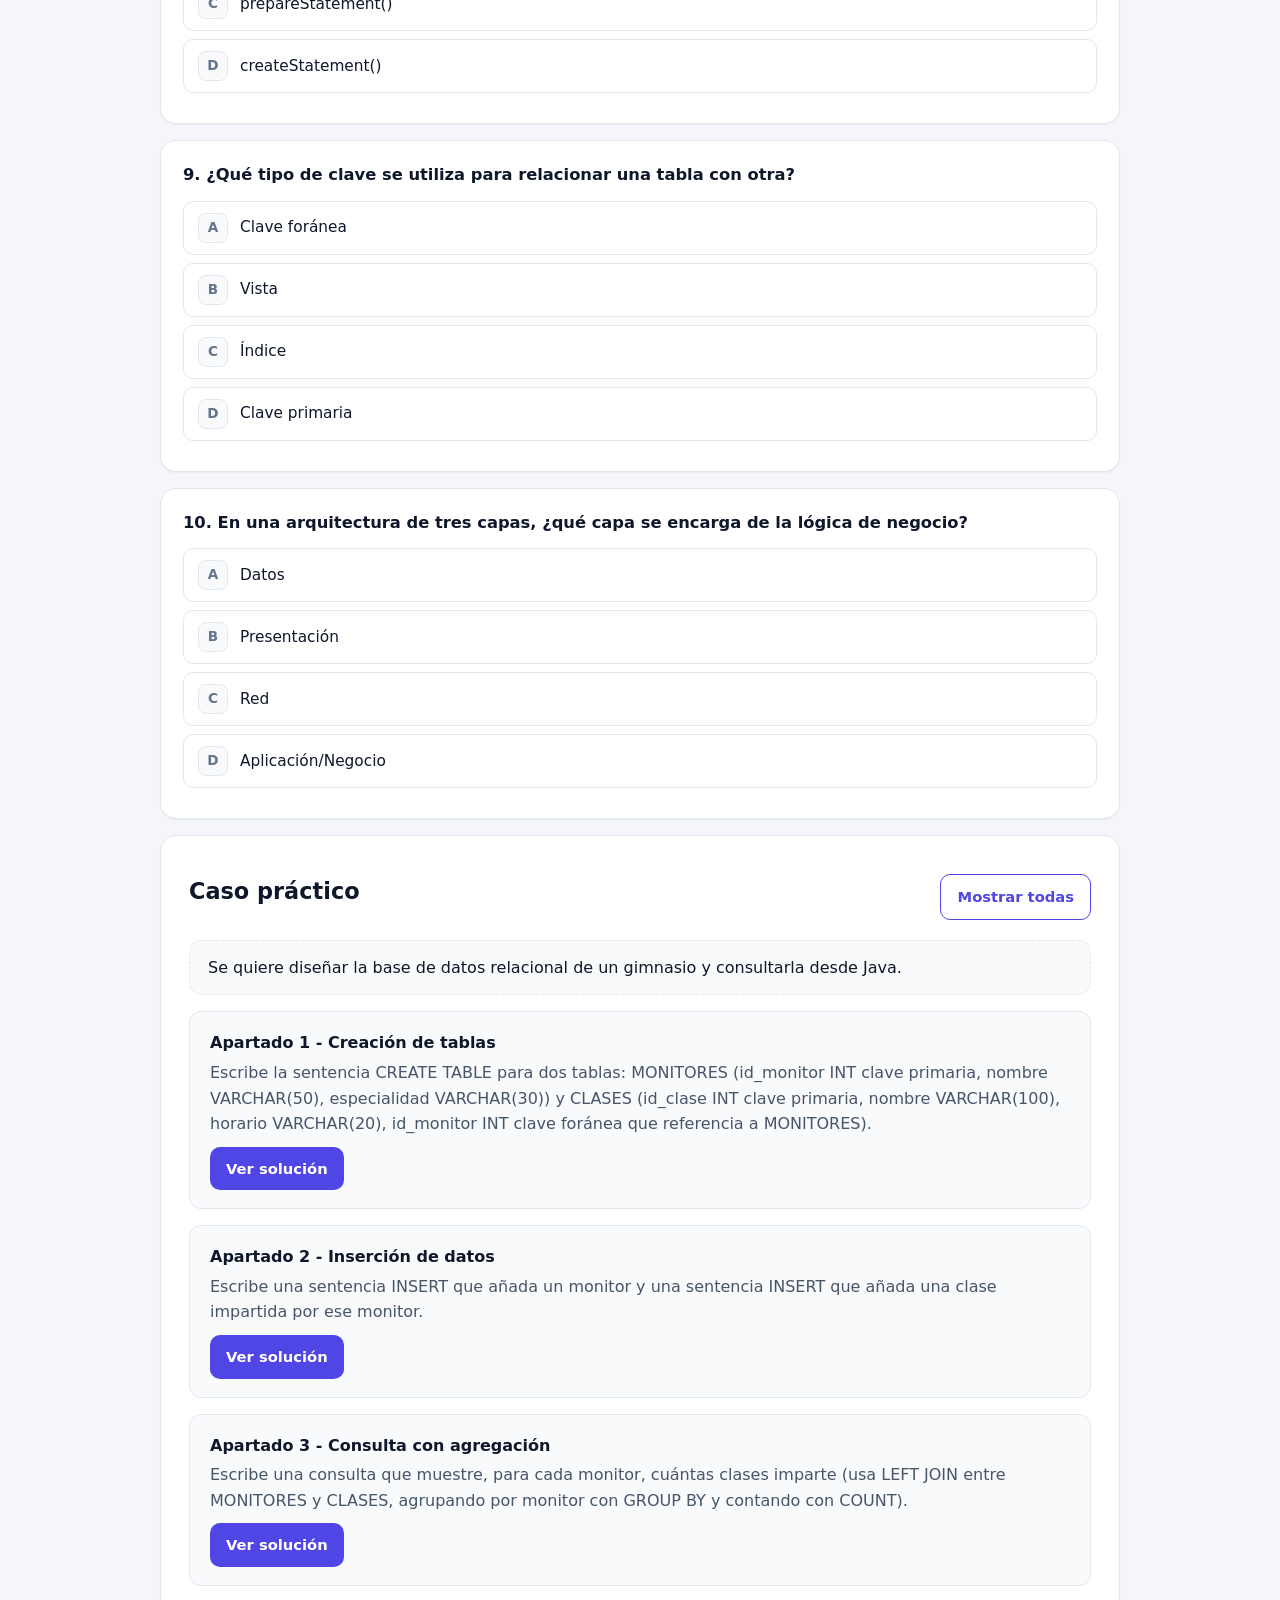
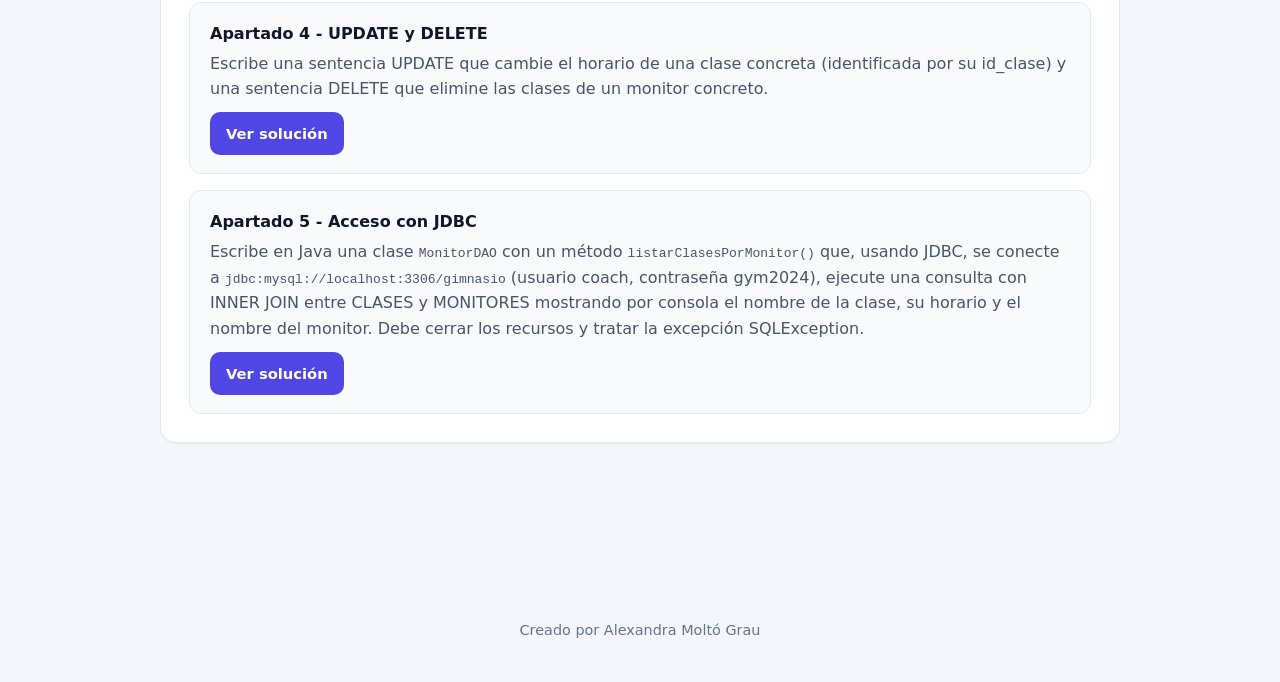
==== commit 5966ee72: "wip" ====
--- a/uf2405.html
+++ b/uf2405.html
@@ -40,43 +40,61 @@
 <div class="section-title"><h2>Preguntas tipo test</h2></div>
 
 <div class="question">
-    <h3>1. ¿Qué sentencia SQL se utiliza para eliminar filas de una tabla?</h3>
+    <h3>1. ¿Qué objeto de JDBC permite ejecutar sentencias SQL con parámetros de forma segura, evitando inyección SQL?</h3>
+    <button class="answer correct">PreparedStatement</button>
+    <button class="answer">ResultSet</button>
+    <button class="answer">Statement</button>
+    <button class="answer">Connection</button>
+    <div class="result"></div>
+</div>
+
+<div class="question">
+    <h3>2. ¿Qué instrucción permite eliminar una tabla completa de la base de datos?</h3>
+    <button class="answer">DELETE TABLE</button>
+    <button class="answer correct">DROP TABLE</button>
+    <button class="answer">CLEAR TABLE</button>
+    <button class="answer">REMOVE TABLE</button>
+    <div class="result"></div>
+</div>
+
+<div class="question">
+    <h3>3. ¿Qué cláusula SQL se utiliza para agrupar filas y aplicar funciones de agregación?</h3>
+    <button class="answer">ORDER BY</button>
+    <button class="answer">WHERE</button>
+    <button class="answer correct">GROUP BY</button>
+    <button class="answer">HAVING</button>
+    <div class="result"></div>
+</div>
+
+<div class="question">
+    <h3>4. ¿Qué lenguaje se utiliza normalmente para dar estilo visual a una página web?</h3>
+    <button class="answer">HTML</button>
+    <button class="answer">XML</button>
+    <button class="answer">SQL</button>
+    <button class="answer correct">CSS</button>
+    <div class="result"></div>
+</div>
+
+<div class="question">
+    <h3>5. ¿Qué sentencia SQL se utiliza para eliminar filas de una tabla?</h3>
+    <button class="answer">CREATE</button>
     <button class="answer">UPDATE</button>
     <button class="answer correct">DELETE</button>
     <button class="answer">DROP</button>
-    <button class="answer">CREATE</button>
-    <div class="result"></div>
-</div>
-
-<div class="question">
-    <h3>2. ¿Qué instrucción permite eliminar una tabla completa de la base de datos?</h3>
-    <button class="answer">DELETE TABLE</button>
-    <button class="answer correct">DROP TABLE</button>
-    <button class="answer">REMOVE TABLE</button>
-    <button class="answer">CLEAR TABLE</button>
-    <div class="result"></div>
-</div>
-
-<div class="question">
-    <h3>3. ¿Qué tipo de clave se utiliza para relacionar una tabla con otra?</h3>
-    <button class="answer">Clave primaria</button>
-    <button class="answer">Índice</button>
-    <button class="answer correct">Clave foránea</button>
-    <button class="answer">Vista</button>
-    <div class="result"></div>
-</div>
-
-<div class="question">
-    <h3>4. ¿Qué lenguaje se utiliza normalmente para dar estilo visual a una página web?</h3>
+    <div class="result"></div>
+</div>
+
+<div class="question">
+    <h3>6. ¿Qué tecnología permite generar contenido dinámico en el servidor dentro de una aplicación web Java?</h3>
     <button class="answer">HTML</button>
-    <button class="answer">SQL</button>
-    <button class="answer correct">CSS</button>
-    <button class="answer">XML</button>
-    <div class="result"></div>
-</div>
-
-<div class="question">
-    <h3>5. ¿Qué protocolo cifra la comunicación entre cliente y servidor en la web?</h3>
+    <button class="answer">CSS</button>
+    <button class="answer correct">Servlet/JSP</button>
+    <button class="answer">JavaScript</button>
+    <div class="result"></div>
+</div>
+
+<div class="question">
+    <h3>7. ¿Qué protocolo cifra la comunicación entre cliente y servidor en la web?</h3>
     <button class="answer">HTTP</button>
     <button class="answer">FTP</button>
     <button class="answer correct">HTTPS</button>
@@ -85,47 +103,29 @@
 </div>
 
 <div class="question">
-    <h3>6. En una arquitectura de tres capas, ¿qué capa se encarga de la lógica de negocio?</h3>
+    <h3>8. ¿Qué método de un objeto Connection se utiliza para crear un objeto Statement?</h3>
+    <button class="answer">getConnection()</button>
+    <button class="answer">executeQuery()</button>
+    <button class="answer">prepareStatement()</button>
+    <button class="answer correct">createStatement()</button>
+    <div class="result"></div>
+</div>
+
+<div class="question">
+    <h3>9. ¿Qué tipo de clave se utiliza para relacionar una tabla con otra?</h3>
+    <button class="answer correct">Clave foránea</button>
+    <button class="answer">Vista</button>
+    <button class="answer">Índice</button>
+    <button class="answer">Clave primaria</button>
+    <div class="result"></div>
+</div>
+
+<div class="question">
+    <h3>10. En una arquitectura de tres capas, ¿qué capa se encarga de la lógica de negocio?</h3>
+    <button class="answer">Datos</button>
     <button class="answer">Presentación</button>
+    <button class="answer">Red</button>
     <button class="answer correct">Aplicación/Negocio</button>
-    <button class="answer">Datos</button>
-    <button class="answer">Red</button>
-    <div class="result"></div>
-</div>
-
-<div class="question">
-    <h3>7. ¿Qué objeto de JDBC permite ejecutar sentencias SQL con parámetros de forma segura, evitando inyección SQL?</h3>
-    <button class="answer">Statement</button>
-    <button class="answer">ResultSet</button>
-    <button class="answer correct">PreparedStatement</button>
-    <button class="answer">Connection</button>
-    <div class="result"></div>
-</div>
-
-<div class="question">
-    <h3>8. ¿Qué tecnología permite generar contenido dinámico en el servidor dentro de una aplicación web Java?</h3>
-    <button class="answer">HTML</button>
-    <button class="answer correct">Servlet/JSP</button>
-    <button class="answer">CSS</button>
-    <button class="answer">JavaScript</button>
-    <div class="result"></div>
-</div>
-
-<div class="question">
-    <h3>9. ¿Qué cláusula SQL se utiliza para agrupar filas y aplicar funciones de agregación?</h3>
-    <button class="answer">ORDER BY</button>
-    <button class="answer">WHERE</button>
-    <button class="answer correct">GROUP BY</button>
-    <button class="answer">HAVING</button>
-    <div class="result"></div>
-</div>
-
-<div class="question">
-    <h3>10. ¿Qué método de un objeto Connection se utiliza para crear un objeto Statement?</h3>
-    <button class="answer">getConnection()</button>
-    <button class="answer correct">createStatement()</button>
-    <button class="answer">prepareStatement()</button>
-    <button class="answer">executeQuery()</button>
     <div class="result"></div>
 </div>
 </section>
@@ -133,70 +133,72 @@
 <section id="caso" class="card">
 <div class="section-title"><h2>Caso práctico</h2><button type="button" class="btn btn-ghost" data-toggle-all>Mostrar todas</button></div>
 <div class="statement">
-<p>Se quiere diseñar la base de datos relacional de una tienda online y consultarla desde Java.</p>
+<p>Se quiere diseñar la base de datos relacional de un gimnasio y consultarla desde Java.</p>
 </div>
 
 <div class="practice">
 <h3>Apartado 1 - Creación de tablas</h3>
-<p>Escribe la sentencia CREATE TABLE para dos tablas: PRODUCTOS (id_producto INT clave primaria, nombre VARCHAR(100), precio DECIMAL(8,2), id_categoria INT clave foránea que referencia a CATEGORIAS) y CATEGORIAS (id_categoria INT clave primaria, nombre VARCHAR(50)).</p>
-<button class="solution-btn">Ver solución</button>
-<div class="solution"><pre>
-CREATE TABLE CATEGORIAS (
-    id_categoria INT PRIMARY KEY,
-    nombre       VARCHAR(50)
+<p>Escribe la sentencia CREATE TABLE para dos tablas: MONITORES (id_monitor INT clave primaria, nombre VARCHAR(50), especialidad VARCHAR(30)) y CLASES (id_clase INT clave primaria, nombre VARCHAR(100), horario VARCHAR(20), id_monitor INT clave foránea que referencia a MONITORES).</p>
+<button class="solution-btn">Ver solución</button>
+<div class="solution"><pre>
+CREATE TABLE MONITORES (
+    id_monitor   INT PRIMARY KEY,
+    nombre       VARCHAR(50),
+    especialidad VARCHAR(30)
 );
 
-CREATE TABLE PRODUCTOS (
-    id_producto  INT PRIMARY KEY,
-    nombre       VARCHAR(100),
-    precio       DECIMAL(8,2),
-    id_categoria INT,
-    FOREIGN KEY (id_categoria) REFERENCES CATEGORIAS(id_categoria)
+CREATE TABLE CLASES (
+    id_clase   INT PRIMARY KEY,
+    nombre     VARCHAR(100),
+    horario    VARCHAR(20),
+    id_monitor INT,
+    FOREIGN KEY (id_monitor) REFERENCES MONITORES(id_monitor)
 );
 </pre></div>
 </div>
 
 <div class="practice">
 <h3>Apartado 2 - Inserción de datos</h3>
-<p>Escribe una sentencia INSERT que añada una categoría y una sentencia INSERT que añada un producto relacionado con esa categoría.</p>
-<button class="solution-btn">Ver solución</button>
-<div class="solution"><pre>
-INSERT INTO CATEGORIAS (id_categoria, nombre)
-VALUES (1, 'Informática');
-
-INSERT INTO PRODUCTOS (id_producto, nombre, precio, id_categoria)
-VALUES (1, 'Portátil Dell', 799.99, 1);
-</pre></div>
-</div>
-
-<div class="practice">
-<h3>Apartado 3 - Consulta con INNER JOIN</h3>
-<p>Escribe una consulta SELECT que muestre el nombre de cada producto junto con el nombre de su categoría, combinando ambas tablas mediante un INNER JOIN.</p>
-<button class="solution-btn">Ver solución</button>
-<div class="solution"><pre>
-SELECT p.nombre, c.nombre
-FROM PRODUCTOS p
-INNER JOIN CATEGORIAS c ON p.id_categoria = c.id_categoria;
+<p>Escribe una sentencia INSERT que añada un monitor y una sentencia INSERT que añada una clase impartida por ese monitor.</p>
+<button class="solution-btn">Ver solución</button>
+<div class="solution"><pre>
+INSERT INTO MONITORES (id_monitor, nombre, especialidad)
+VALUES (1, 'Carlos', 'Spinning');
+
+INSERT INTO CLASES (id_clase, nombre, horario, id_monitor)
+VALUES (1, 'Spinning', '09:00', 1);
+</pre></div>
+</div>
+
+<div class="practice">
+<h3>Apartado 3 - Consulta con agregación</h3>
+<p>Escribe una consulta que muestre, para cada monitor, cuántas clases imparte (usa LEFT JOIN entre MONITORES y CLASES, agrupando por monitor con GROUP BY y contando con COUNT).</p>
+<button class="solution-btn">Ver solución</button>
+<div class="solution"><pre>
+SELECT m.nombre, COUNT(c.id_clase) AS num_clases
+FROM MONITORES m
+LEFT JOIN CLASES c ON m.id_monitor = c.id_monitor
+GROUP BY m.nombre;
 </pre></div>
 </div>
 
 <div class="practice">
 <h3>Apartado 4 - UPDATE y DELETE</h3>
-<p>Escribe una sentencia UPDATE que cambie el precio de un producto concreto (identificado por su id_producto) y una sentencia DELETE que elimine los productos de una categoría concreta.</p>
-<button class="solution-btn">Ver solución</button>
-<div class="solution"><pre>
-UPDATE PRODUCTOS
-SET precio = 649.99
-WHERE id_producto = 1;
-
-DELETE FROM PRODUCTOS
-WHERE id_categoria = 1;
+<p>Escribe una sentencia UPDATE que cambie el horario de una clase concreta (identificada por su id_clase) y una sentencia DELETE que elimine las clases de un monitor concreto.</p>
+<button class="solution-btn">Ver solución</button>
+<div class="solution"><pre>
+UPDATE CLASES
+SET horario = '19:30'
+WHERE id_clase = 1;
+
+DELETE FROM CLASES
+WHERE id_monitor = 1;
 </pre></div>
 </div>
 
 <div class="practice">
 <h3>Apartado 5 - Acceso con JDBC</h3>
-<p>Escribe en Java una clase <code>ProductoDAO</code> con un método <code>listarProductos()</code> que, usando JDBC, se conecte a <code>jdbc:mysql://localhost:3306/tienda</code> (usuario admin, contraseña admin123), ejecute la consulta del apartado 3 y muestre por consola cada producto con su categoría. Debe cerrar los recursos y tratar la excepción SQLException.</p>
+<p>Escribe en Java una clase <code>MonitorDAO</code> con un método <code>listarClasesPorMonitor()</code> que, usando JDBC, se conecte a <code>jdbc:mysql://localhost:3306/gimnasio</code> (usuario coach, contraseña gym2024), ejecute una consulta con INNER JOIN entre CLASES y MONITORES mostrando por consola el nombre de la clase, su horario y el nombre del monitor. Debe cerrar los recursos y tratar la excepción SQLException.</p>
 <button class="solution-btn">Ver solución</button>
 <div class="solution"><pre>
 import java.sql.Connection;
@@ -205,14 +207,14 @@
 import java.sql.SQLException;
 import java.sql.Statement;
 
-public class ProductoDAO {
-    private static final String URL = "jdbc:mysql://localhost:3306/tienda";
-    private static final String USUARIO = "admin";
-    private static final String CLAVE = "admin123";
-
-    public void listarProductos() {
-        String sql = "SELECT p.nombre, c.nombre "
-                   + "FROM PRODUCTOS p INNER JOIN CATEGORIAS c ON p.id_categoria = c.id_categoria";
+public class MonitorDAO {
+    private static final String URL = "jdbc:mysql://localhost:3306/gimnasio";
+    private static final String USUARIO = "coach";
+    private static final String CLAVE = "gym2024";
+
+    public void listarClasesPorMonitor() {
+        String sql = "SELECT c.nombre, c.horario, m.nombre "
+                   + "FROM CLASES c INNER JOIN MONITORES m ON c.id_monitor = m.id_monitor";
 
         // try-with-resources: cierra ResultSet, Statement y Connection automáticamente
         try (Connection con = DriverManager.getConnection(URL, USUARIO, CLAVE);
@@ -220,7 +222,7 @@
              ResultSet rs = st.executeQuery(sql)) {
 
             while (rs.next()) {
-                System.out.println(rs.getString(1) + " - " + rs.getString(2));
+                System.out.println(rs.getString(1) + " (" + rs.getString(2) + ") - " + rs.getString(3));
             }
         } catch (SQLException e) {
             System.out.println("Error de base de datos: " + e.getMessage());
@@ -229,8 +231,8 @@
 }
 
 /* Salida esperada:
-Portátil Dell - Informática
-Monitor LG - Informática
+Spinning (09:00) - Carlos
+Yoga (18:00) - Laura
 */
 </pre></div>
 </div>
